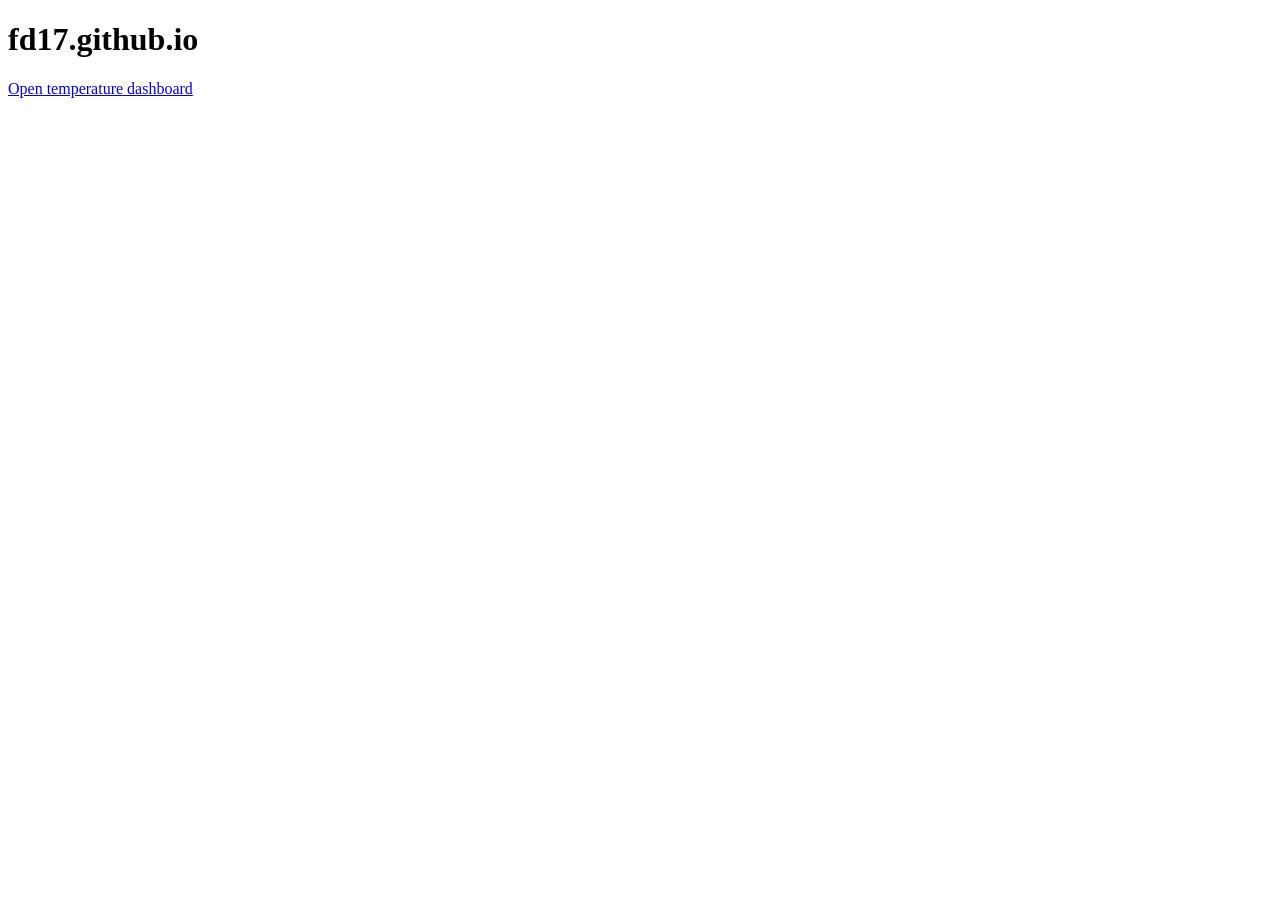
==== index.html @ dfa1cf50 "add temperature" ====
<!doctype html>
<html lang="en">
  <head>
    <meta charset="utf-8">
    <meta name="viewport" content="width=device-width, initial-scale=1">
    <title>fd17.github.io</title>
  </head>
  <body>
    <main>
      <h1>fd17.github.io</h1>
      <p><a href="temperatur.html">Open temperature dashboard</a></p>
    </main>
  </body>
</html>
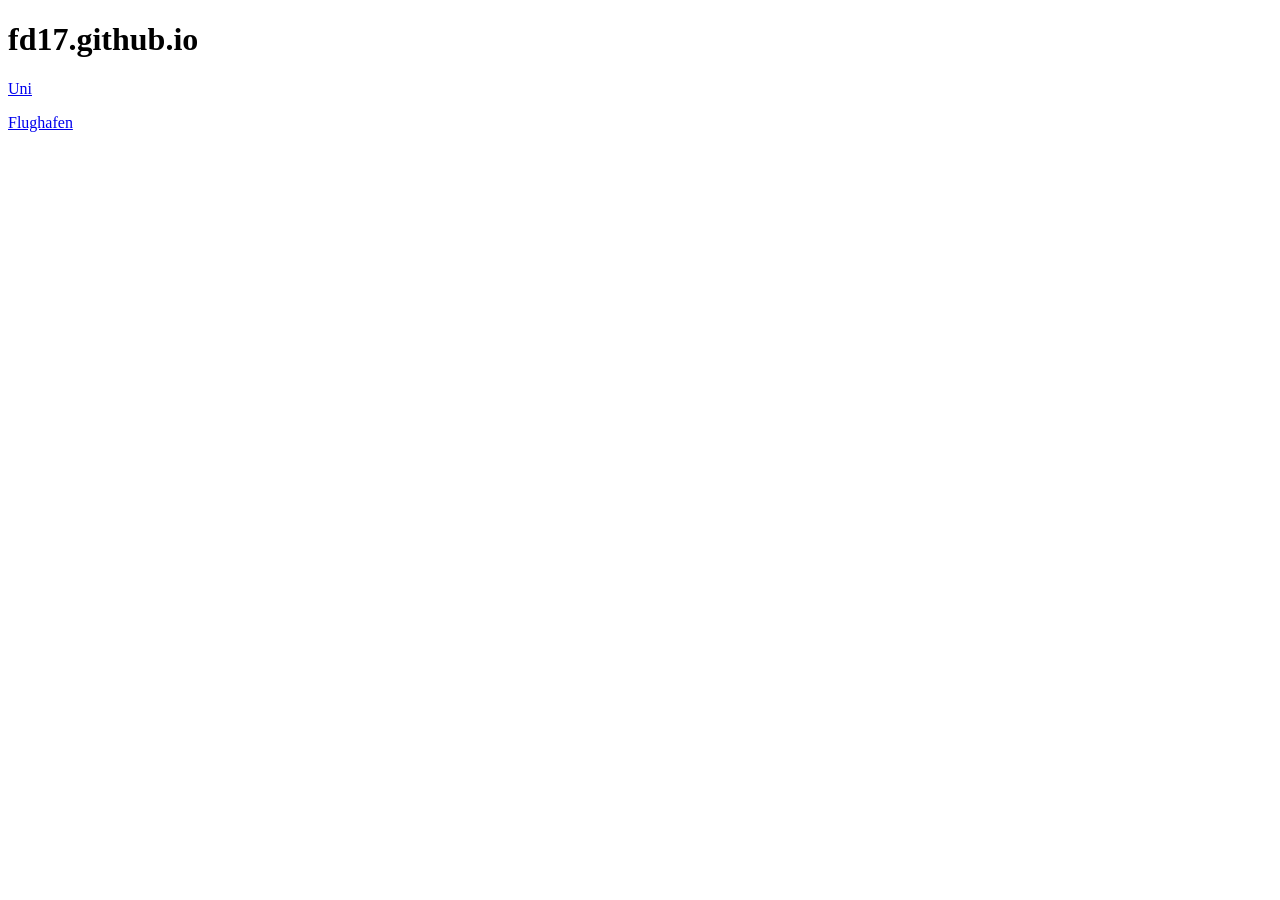
==== commit 25ef7fa7: "add colors" ====
--- a/index.html
+++ b/index.html
@@ -8,7 +8,8 @@
   <body>
     <main>
       <h1>fd17.github.io</h1>
-      <p><a href="temperatur.html">Open temperature dashboard</a></p>
+      <p><a href="temperatur.html?station_id=11320">Uni</a></p>
+      <p><a href="temperatur.html?station_id=11121">Flughafen</a></p>
     </main>
   </body>
 </html>
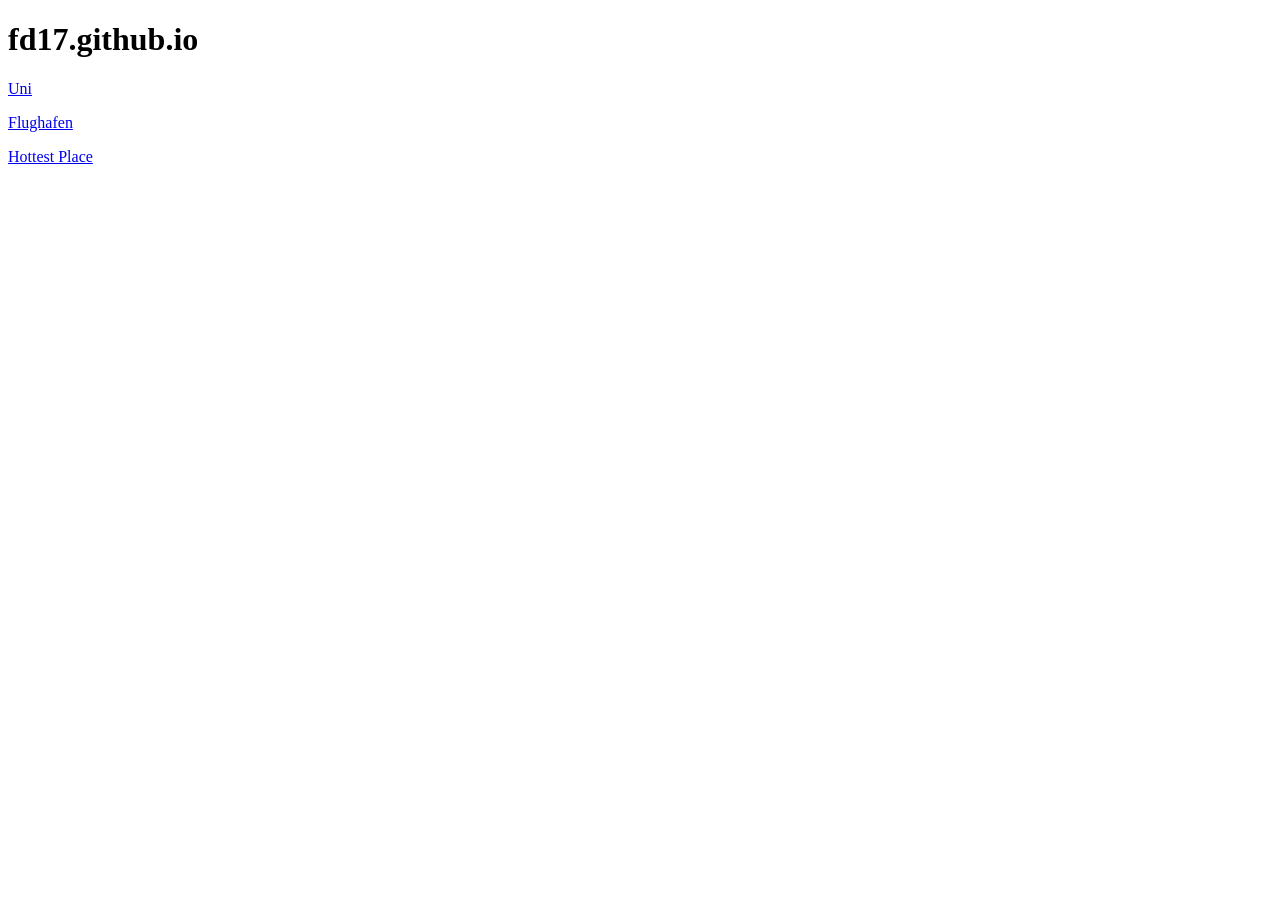
==== commit a895078d: "add hottest place map" ====
--- a/index.html
+++ b/index.html
@@ -3,13 +3,17 @@
   <head>
     <meta charset="utf-8">
     <meta name="viewport" content="width=device-width, initial-scale=1">
+    <meta http-equiv="Cache-Control" content="no-cache, no-store, must-revalidate">
+    <meta http-equiv="Pragma" content="no-cache">
+    <meta http-equiv="Expires" content="0">
     <title>fd17.github.io</title>
   </head>
   <body>
     <main>
       <h1>fd17.github.io</h1>
-      <p><a href="temperatur.html?station_id=11320">Uni</a></p>
-      <p><a href="temperatur.html?station_id=11121">Flughafen</a></p>
+      <p><a href="temperatur.html?station_id=11320&v=20260626">Uni</a></p>
+      <p><a href="temperatur.html?station_id=11121&v=20260626">Flughafen</a></p>
+      <p><a href="hottestplace.html?v=20260626">Hottest Place</a></p>
     </main>
   </body>
 </html>
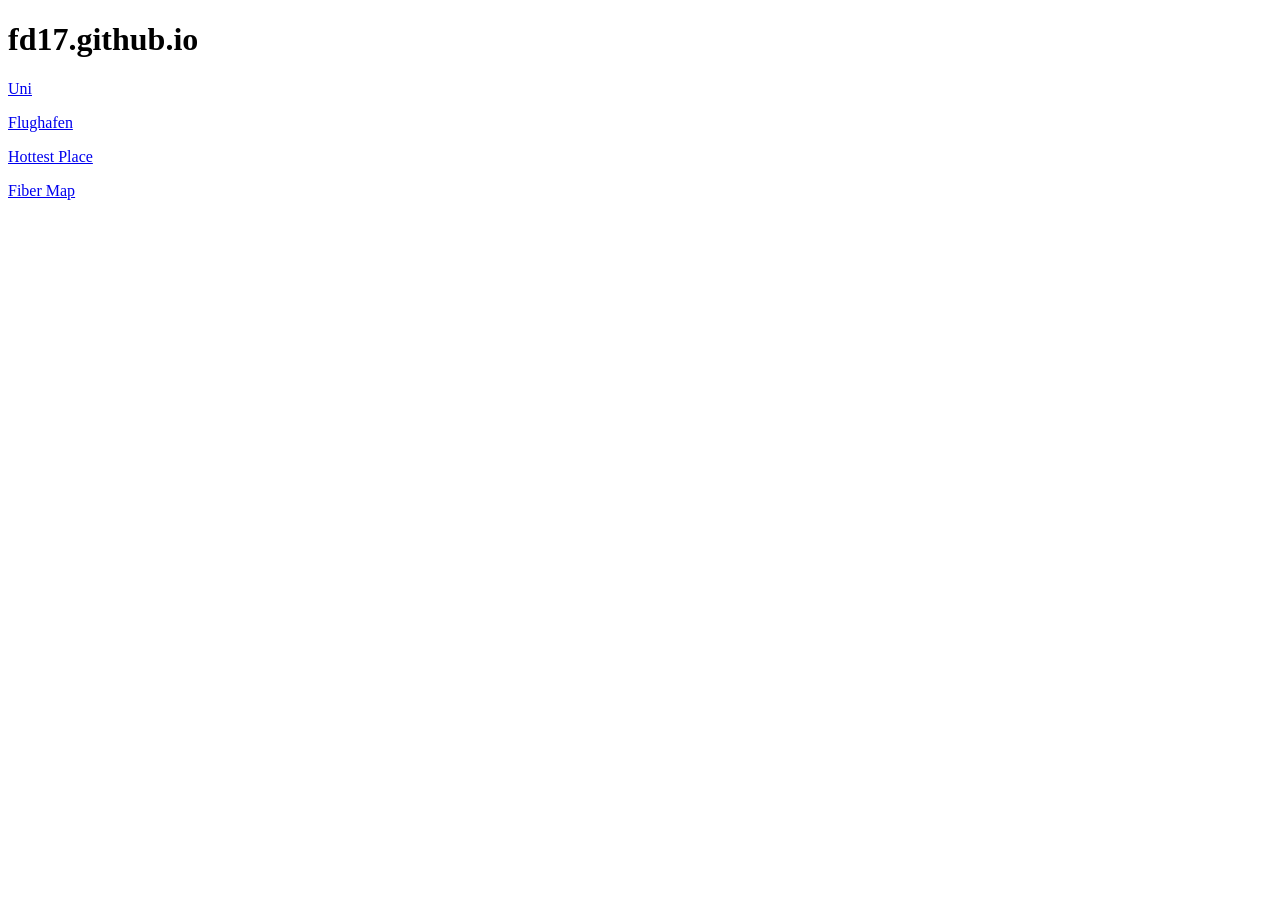
==== commit 8c3db546: "add fiber map" ====
--- a/index.html
+++ b/index.html
@@ -14,6 +14,7 @@
       <p><a href="temperatur.html?station_id=11320&v=20260626">Uni</a></p>
       <p><a href="temperatur.html?station_id=11121&v=20260626">Flughafen</a></p>
       <p><a href="hottestplace.html?v=20260626">Hottest Place</a></p>
+      <p><a href="fibermap.html?v=20260626">Fiber Map</a></p>
     </main>
   </body>
 </html>
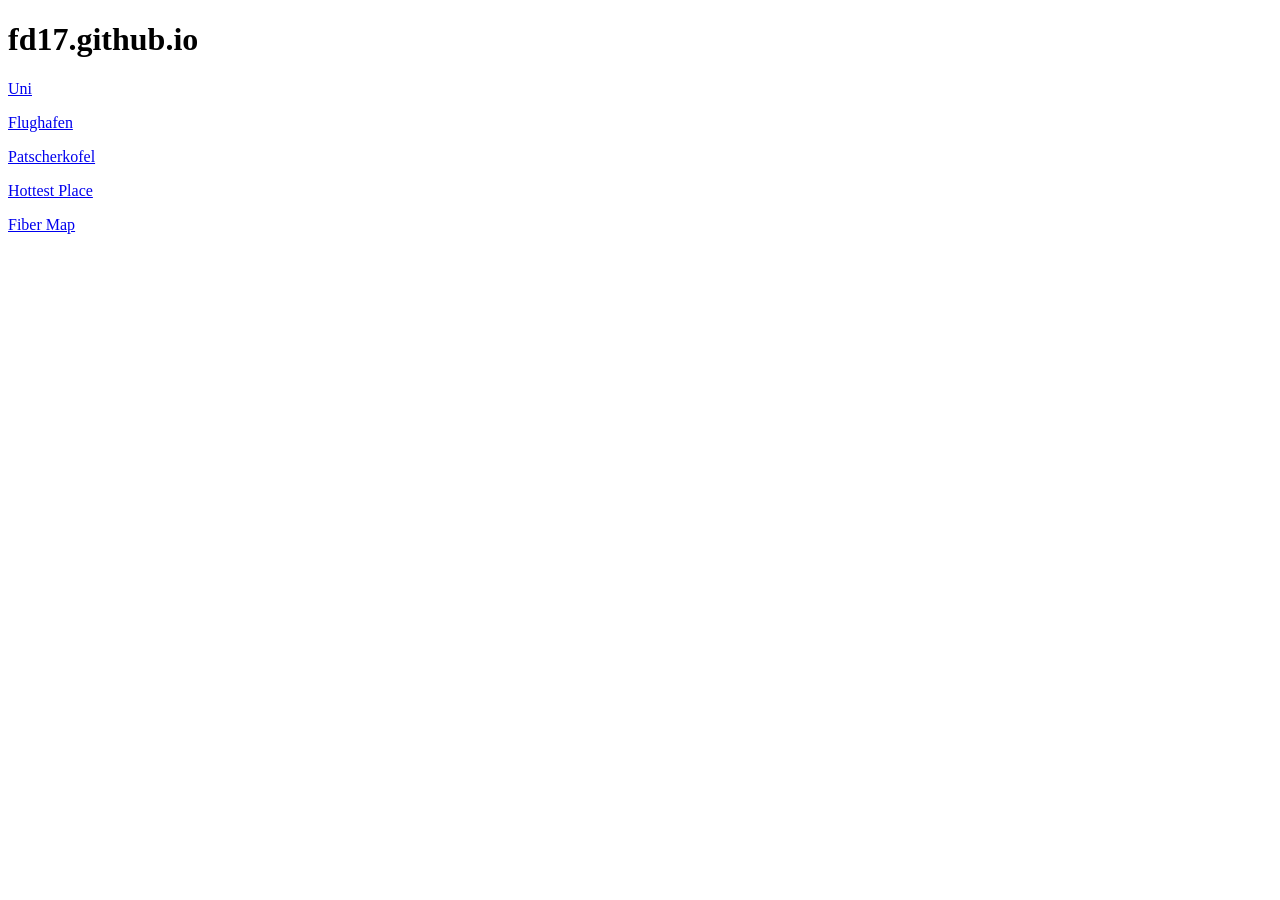
==== commit 85fe39a7: "add patscherkofel" ====
--- a/index.html
+++ b/index.html
@@ -11,8 +11,9 @@
   <body>
     <main>
       <h1>fd17.github.io</h1>
-      <p><a href="temperatur.html?station_id=11320&v=20260626">Uni</a></p>
-      <p><a href="temperatur.html?station_id=11121&v=20260626">Flughafen</a></p>
+      <p><a href="temperatur.html?station_id=11320&v=20260826">Uni</a></p>
+      <p><a href="temperatur.html?station_id=11121&v=20260826">Flughafen</a></p>
+      <p><a href="temperatur.html?station_id=11126&v=20260826">Patscherkofel</a></p>
       <p><a href="hottestplace.html?v=20260626">Hottest Place</a></p>
       <p><a href="fibermap.html?v=20260626">Fiber Map</a></p>
     </main>
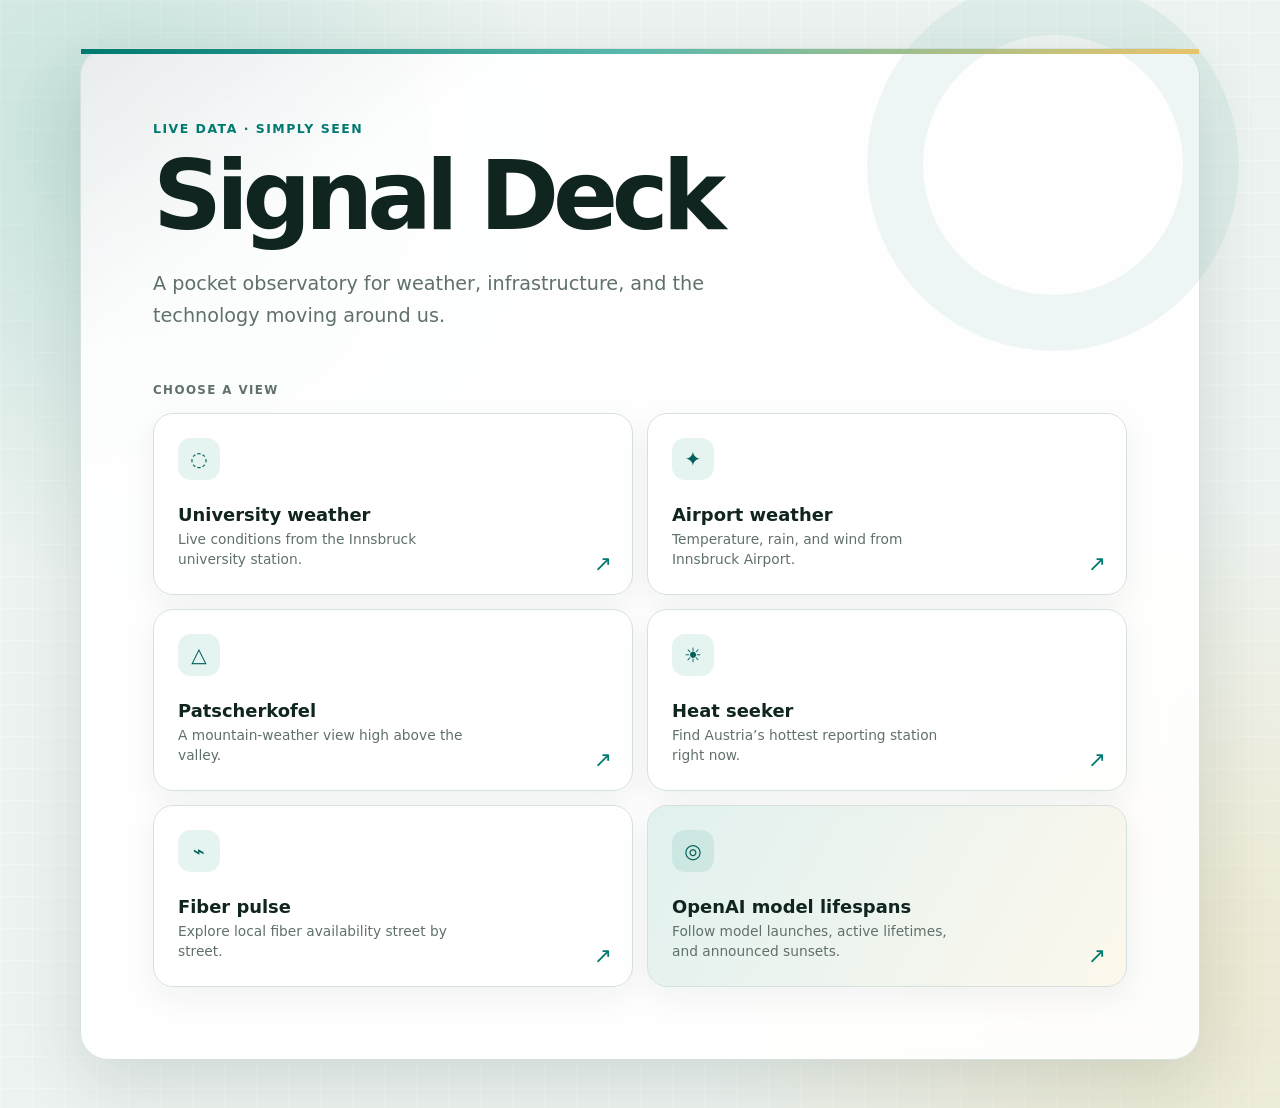
==== commit ce845c28: "fix api keys and update design" ====
--- a/index.html
+++ b/index.html
@@ -6,16 +6,78 @@
     <meta http-equiv="Cache-Control" content="no-cache, no-store, must-revalidate">
     <meta http-equiv="Pragma" content="no-cache">
     <meta http-equiv="Expires" content="0">
-    <title>fd17.github.io</title>
+    <title>Signal Deck — live data at a glance</title>
+    <meta name="description" content="A compact collection of live weather, infrastructure, and technology views.">
+    <link rel="stylesheet" href="styles.css?v=20260904">
   </head>
-  <body>
-    <main>
-      <h1>fd17.github.io</h1>
-      <p><a href="temperatur.html?station_id=11320&v=20260826">Uni</a></p>
-      <p><a href="temperatur.html?station_id=11121&v=20260826">Flughafen</a></p>
-      <p><a href="temperatur.html?station_id=11126&v=20260826">Patscherkofel</a></p>
-      <p><a href="hottestplace.html?v=20260626">Hottest Place</a></p>
-      <p><a href="fibermap.html?v=20260626">Fiber Map</a></p>
+  <body class="home-page">
+    <main class="home-shell">
+      <p class="home-kicker">Live data · simply seen</p>
+      <h1 class="home-title">Signal Deck</h1>
+      <p class="home-intro">
+        A pocket observatory for weather, infrastructure, and the technology
+        moving around us.
+      </p>
+
+      <p class="section-label">Choose a view</p>
+      <nav aria-label="Data views">
+        <ul class="link-grid">
+          <li>
+            <a class="link-card" href="temperatur.html?station_id=11320&v=20260904">
+              <span class="card-icon" aria-hidden="true">◌</span>
+              <span>
+                <span class="card-title">University weather</span>
+                <span class="card-copy">Live conditions from the Innsbruck university station.</span>
+              </span>
+            </a>
+          </li>
+          <li>
+            <a class="link-card" href="temperatur.html?station_id=11121&v=20260904">
+              <span class="card-icon" aria-hidden="true">✦</span>
+              <span>
+                <span class="card-title">Airport weather</span>
+                <span class="card-copy">Temperature, rain, and wind from Innsbruck Airport.</span>
+              </span>
+            </a>
+          </li>
+          <li>
+            <a class="link-card" href="temperatur.html?station_id=11126&v=20260904">
+              <span class="card-icon" aria-hidden="true">△</span>
+              <span>
+                <span class="card-title">Patscherkofel</span>
+                <span class="card-copy">A mountain-weather view high above the valley.</span>
+              </span>
+            </a>
+          </li>
+          <li>
+            <a class="link-card" href="hottestplace.html?v=20260904">
+              <span class="card-icon" aria-hidden="true">☀</span>
+              <span>
+                <span class="card-title">Heat seeker</span>
+                <span class="card-copy">Find Austria’s hottest reporting station right now.</span>
+              </span>
+            </a>
+          </li>
+          <li>
+            <a class="link-card" href="fibermap.html?v=20260904">
+              <span class="card-icon" aria-hidden="true">⌁</span>
+              <span>
+                <span class="card-title">Fiber pulse</span>
+                <span class="card-copy">Explore local fiber availability street by street.</span>
+              </span>
+            </a>
+          </li>
+          <li>
+            <a class="link-card featured" href="openai.html?v=20260904">
+              <span class="card-icon" aria-hidden="true">◎</span>
+              <span>
+                <span class="card-title">OpenAI model lifespans</span>
+                <span class="card-copy">Follow model launches, active lifetimes, and announced sunsets.</span>
+              </span>
+            </a>
+          </li>
+        </ul>
+      </nav>
     </main>
   </body>
 </html>
--- a/styles.css
+++ b/styles.css
@@ -0,0 +1,607 @@
+:root {
+  color-scheme: light;
+  --bg: #edf3f0;
+  --ink: #10251f;
+  --muted: #60706a;
+  --panel: rgba(255, 255, 255, 0.86);
+  --line: #d4e1dc;
+  --accent: #007a70;
+  --accent-strong: #005f58;
+  --danger: #ad343e;
+  --temp: #6b7280;
+  --temp-soft: rgba(107, 114, 128, 0.12);
+  --shadow: 0 24px 70px rgba(25, 58, 49, 0.14);
+}
+
+* {
+  box-sizing: border-box;
+}
+
+html,
+body {
+  overflow-x: hidden;
+}
+
+body {
+  min-height: 100vh;
+  margin: 0;
+  display: grid;
+  place-items: center;
+  padding: clamp(14px, 5vw, 40px);
+  background:
+    radial-gradient(circle at 8% 12%, rgba(42, 157, 143, 0.2), transparent 28rem),
+    radial-gradient(circle at 92% 88%, rgba(233, 196, 106, 0.24), transparent 30rem),
+    linear-gradient(rgba(255, 255, 255, 0.25) 1px, transparent 1px),
+    linear-gradient(90deg, rgba(255, 255, 255, 0.25) 1px, transparent 1px),
+    var(--bg);
+  background-size: auto, auto, 32px 32px, 32px 32px, auto;
+  color: var(--ink);
+  font-family:
+    Inter, ui-sans-serif, system-ui, -apple-system, BlinkMacSystemFont,
+    "Segoe UI", sans-serif;
+}
+
+main {
+  position: relative;
+  width: min(100%, 720px);
+  min-width: 0;
+  overflow: hidden;
+  padding: clamp(24px, 5vw, 42px);
+  border: 1px solid var(--line);
+  border-radius: 28px;
+  background:
+    linear-gradient(145deg, var(--temp-soft), transparent 250px),
+    rgba(255, 255, 255, 0.9);
+  box-shadow: var(--shadow);
+  backdrop-filter: blur(18px);
+}
+
+main::before {
+  position: absolute;
+  inset: 0 0 auto;
+  height: 5px;
+  background: linear-gradient(90deg, var(--accent), #5ab9ad, #e9c46a);
+  content: "";
+}
+
+.site-link {
+  display: inline-flex;
+  align-items: center;
+  gap: 8px;
+  margin-bottom: 30px;
+  color: var(--muted);
+  font-size: 0.78rem;
+  font-weight: 800;
+  letter-spacing: 0.09em;
+  text-decoration: none;
+  text-transform: uppercase;
+  transition: color 160ms ease, transform 160ms ease;
+}
+
+.site-link::before {
+  content: "←";
+  color: var(--accent);
+  font-size: 1rem;
+}
+
+.site-link:hover {
+  color: var(--accent-strong);
+  transform: translateX(-2px);
+}
+
+main.temp-cold {
+  --temp: #2563eb;
+  --temp-soft: rgba(37, 99, 235, 0.15);
+  --accent: #2563eb;
+  --accent-strong: #1d4ed8;
+}
+
+main.temp-warm {
+  --temp: #dc2626;
+  --temp-soft: rgba(220, 38, 38, 0.14);
+  --accent: #dc2626;
+  --accent-strong: #b91c1c;
+}
+
+main.hottest-place {
+  width: min(100%, 820px);
+}
+
+main.hottest-place #map {
+  height: min(52vh, 440px);
+  min-height: 300px;
+}
+
+main.hottest-place .reading {
+  margin-top: 24px;
+}
+
+main.hottest-place #value,
+main.hottest-place #unit,
+.hot-popup-temp {
+  color: #dc2626;
+}
+
+.mode-toggle {
+  display: inline-grid;
+  grid-template-columns: repeat(2, minmax(88px, 1fr));
+  gap: 4px;
+  margin: 22px 0 0;
+  padding: 4px;
+  border: 1px solid var(--line);
+  border-radius: 14px;
+  background: var(--panel);
+}
+
+.mode-toggle label {
+  cursor: pointer;
+}
+
+.mode-toggle input {
+  position: absolute;
+  opacity: 0;
+  pointer-events: none;
+}
+
+.mode-toggle span {
+  display: grid;
+  min-height: 36px;
+  place-items: center;
+  border-radius: 10px;
+  color: var(--muted);
+  font-weight: 700;
+  padding: 0 14px;
+}
+
+.mode-toggle input:checked + span {
+  background: var(--accent);
+  color: #ffffff;
+}
+
+.mode-toggle input:focus-visible + span {
+  outline: 2px solid var(--accent-strong);
+  outline-offset: 2px;
+}
+
+.mode-toggle input:disabled + span {
+  cursor: wait;
+  opacity: 0.72;
+}
+
+.hot-marker {
+  position: relative;
+}
+
+.hot-marker::before {
+  position: absolute;
+  left: 50%;
+  top: 50%;
+  width: 22px;
+  height: 22px;
+  border: 3px solid #ffffff;
+  border-radius: 50% 50% 50% 0;
+  background: #dc2626;
+  box-shadow: 0 8px 18px rgba(127, 29, 29, 0.35);
+  content: "";
+  transform: translate(-50%, -50%) rotate(-45deg);
+}
+
+.hot-marker::after {
+  position: absolute;
+  left: 50%;
+  top: 50%;
+  width: 8px;
+  height: 8px;
+  border-radius: 50%;
+  background: #ffffff;
+  content: "";
+  transform: translate(-50%, -50%);
+}
+
+.eyebrow {
+  margin: 0 0 10px;
+  color: var(--accent);
+  font-size: 0.78rem;
+  font-weight: 700;
+  letter-spacing: 0.08em;
+  text-transform: uppercase;
+}
+
+h1 {
+  margin: 0;
+  font-size: clamp(1.9rem, 5vw, 2.75rem);
+  font-weight: 830;
+  letter-spacing: -0.045em;
+  line-height: 1.02;
+}
+
+.reading {
+  display: flex;
+  align-items: baseline;
+  gap: 10px;
+  margin: 38px 0 14px;
+}
+
+#value {
+  color: var(--temp);
+  font-size: clamp(4rem, 20vw, 6.8rem);
+  font-weight: 800;
+  line-height: 0.9;
+  letter-spacing: -0.06em;
+  text-shadow: 0 14px 38px var(--temp-soft);
+}
+
+#unit {
+  color: var(--temp);
+  font-size: clamp(1.5rem, 8vw, 2.6rem);
+  font-weight: 700;
+}
+
+dl {
+  display: grid;
+  grid-template-columns: max-content 1fr;
+  gap: 10px 16px;
+  margin: 24px 0 0;
+  padding-top: 22px;
+  border-top: 1px solid var(--line);
+}
+
+dt {
+  color: var(--muted);
+  font-weight: 600;
+}
+
+dd {
+  margin: 0;
+  text-align: right;
+  overflow-wrap: anywhere;
+}
+
+#map {
+  width: 100%;
+  max-width: 100%;
+  height: 240px;
+  margin-top: 24px;
+  border: 1px solid var(--line);
+  border-radius: 18px;
+  overflow: hidden;
+  box-shadow: 0 12px 30px rgba(23, 33, 29, 0.1);
+}
+
+#map .leaflet-control-attribution {
+  max-width: 100%;
+  white-space: normal;
+}
+
+.chart-section {
+  margin-top: 28px;
+  min-width: 0;
+}
+
+.conditions {
+  display: grid;
+  grid-template-columns: repeat(2, minmax(0, 1fr));
+  gap: 12px;
+  margin: 18px 0 0;
+  padding: 0;
+  list-style: none;
+}
+
+.conditions li {
+  min-width: 0;
+  padding: 14px 16px;
+  border: 1px solid var(--line);
+  border-radius: 16px;
+  background: var(--panel);
+  box-shadow: 0 8px 24px rgba(23, 33, 29, 0.05);
+  transition: border-color 160ms ease, transform 160ms ease;
+}
+
+.conditions li:hover {
+  border-color: color-mix(in srgb, var(--accent) 35%, var(--line));
+  transform: translateY(-2px);
+}
+
+.conditions-label {
+  display: block;
+  color: var(--muted);
+  font-size: 0.72rem;
+  font-weight: 700;
+  letter-spacing: 0.08em;
+  text-transform: uppercase;
+}
+
+.conditions-value {
+  display: block;
+  margin-top: 6px;
+  font-size: 1.15rem;
+  font-weight: 700;
+  line-height: 1.25;
+  overflow-wrap: anywhere;
+}
+
+.conditions-meta {
+  display: block;
+  margin-top: 4px;
+  color: var(--muted);
+  font-size: 0.86rem;
+}
+
+.chart-header {
+  display: flex;
+  align-items: center;
+  justify-content: space-between;
+  gap: 16px;
+  margin-bottom: 12px;
+}
+
+.chart-controls {
+  display: flex;
+  align-items: center;
+  flex-wrap: wrap;
+  justify-content: flex-end;
+  gap: 12px;
+}
+
+.chart-header h2 {
+  margin: 0;
+  font-size: 1.05rem;
+  line-height: 1.2;
+}
+
+.chart-header label {
+  display: flex;
+  align-items: center;
+  gap: 8px;
+  color: var(--muted);
+  font-size: 0.95rem;
+  font-weight: 600;
+}
+
+.chart-header select {
+  min-height: 36px;
+  border: 1px solid var(--line);
+  border-radius: 10px;
+  background: var(--panel);
+  color: var(--ink);
+  font: inherit;
+  padding: 0 34px 0 10px;
+}
+
+.chart-wrap {
+  height: 320px;
+  min-width: 0;
+  padding: 14px;
+  border: 1px solid var(--line);
+  border-radius: 16px;
+  background: var(--panel);
+  box-shadow: inset 0 1px 0 rgba(255, 255, 255, 0.8);
+}
+
+.chart-wrap canvas {
+  display: block;
+  max-width: 100%;
+}
+
+button {
+  width: 100%;
+  min-height: 44px;
+  margin-top: 26px;
+  border: 0;
+  border-radius: 14px;
+  background: linear-gradient(135deg, var(--accent), var(--accent-strong));
+  color: white;
+  font: inherit;
+  font-weight: 700;
+  cursor: pointer;
+  box-shadow: 0 10px 24px color-mix(in srgb, var(--accent) 24%, transparent);
+  transition: box-shadow 160ms ease, transform 160ms ease;
+}
+
+button:hover {
+  box-shadow: 0 14px 30px color-mix(in srgb, var(--accent) 32%, transparent);
+  transform: translateY(-2px);
+}
+
+button:disabled {
+  cursor: wait;
+  opacity: 0.72;
+}
+
+#status {
+  min-height: 1.4em;
+  margin: 18px 0 0;
+  color: var(--muted);
+  font-size: 0.95rem;
+  overflow-wrap: anywhere;
+}
+
+#status.error {
+  color: var(--danger);
+}
+
+body.home-page {
+  display: block;
+  padding: 0;
+}
+
+.home-shell {
+  width: min(100% - 28px, 1120px);
+  margin: clamp(14px, 4vw, 48px) auto;
+  overflow: visible;
+  padding: clamp(28px, 6vw, 72px);
+}
+
+.home-shell::after {
+  position: absolute;
+  z-index: -1;
+  top: -70px;
+  right: -40px;
+  width: 260px;
+  height: 260px;
+  border: 56px solid rgba(42, 157, 143, 0.08);
+  border-radius: 50%;
+  content: "";
+}
+
+.home-kicker {
+  margin: 0 0 12px;
+  color: var(--accent);
+  font-size: 0.78rem;
+  font-weight: 800;
+  letter-spacing: 0.12em;
+  text-transform: uppercase;
+}
+
+.home-title {
+  max-width: 720px;
+  font-size: clamp(2.8rem, 8vw, 6rem);
+  letter-spacing: -0.065em;
+}
+
+.home-intro {
+  max-width: 650px;
+  margin: 22px 0 0;
+  color: var(--muted);
+  font-size: clamp(1rem, 2vw, 1.2rem);
+  line-height: 1.65;
+}
+
+.section-label {
+  margin: 52px 0 16px;
+  color: var(--muted);
+  font-size: 0.74rem;
+  font-weight: 800;
+  letter-spacing: 0.12em;
+  text-transform: uppercase;
+}
+
+.link-grid {
+  display: grid;
+  grid-template-columns: repeat(2, minmax(0, 1fr));
+  gap: 14px;
+  margin: 0;
+  padding: 0;
+  list-style: none;
+}
+
+.link-card {
+  position: relative;
+  display: flex;
+  min-height: 152px;
+  flex-direction: column;
+  justify-content: space-between;
+  overflow: hidden;
+  padding: 24px;
+  border: 1px solid var(--line);
+  border-radius: 20px;
+  background: rgba(255, 255, 255, 0.72);
+  color: var(--ink);
+  text-decoration: none;
+  box-shadow: 0 10px 32px rgba(23, 33, 29, 0.06);
+  transition: border-color 180ms ease, box-shadow 180ms ease, transform 180ms ease;
+}
+
+.link-card::after {
+  position: absolute;
+  right: 20px;
+  bottom: 18px;
+  color: var(--accent);
+  content: "↗";
+  font-size: 1.35rem;
+  transition: transform 180ms ease;
+}
+
+.link-card:hover {
+  border-color: color-mix(in srgb, var(--accent) 42%, var(--line));
+  box-shadow: 0 18px 38px rgba(23, 70, 63, 0.12);
+  transform: translateY(-4px);
+}
+
+.link-card:hover::after {
+  transform: translate(3px, -3px);
+}
+
+.card-icon {
+  display: grid;
+  width: 42px;
+  height: 42px;
+  place-items: center;
+  border-radius: 13px;
+  background: rgba(42, 157, 143, 0.12);
+  color: var(--accent-strong);
+  font-size: 1.25rem;
+}
+
+.card-title {
+  display: block;
+  margin-top: 24px;
+  font-size: 1.12rem;
+  font-weight: 800;
+}
+
+.card-copy {
+  display: block;
+  max-width: 34ch;
+  margin-top: 5px;
+  color: var(--muted);
+  font-size: 0.86rem;
+  line-height: 1.45;
+}
+
+.link-card.featured {
+  grid-column: span 2;
+  min-height: 170px;
+  background:
+    linear-gradient(120deg, rgba(42, 157, 143, 0.14), rgba(233, 196, 106, 0.12)),
+    rgba(255, 255, 255, 0.78);
+}
+
+@media (max-width: 420px) {
+  main {
+    padding: 20px;
+  }
+
+  dl {
+    grid-template-columns: 1fr;
+    gap: 4px;
+  }
+
+  dd {
+    text-align: left;
+  }
+
+  #map {
+    height: 220px;
+  }
+
+  .conditions {
+    grid-template-columns: 1fr;
+  }
+
+  .chart-header {
+    align-items: flex-start;
+    flex-direction: column;
+  }
+
+  .chart-controls {
+    justify-content: flex-start;
+  }
+
+  .chart-wrap {
+    height: 260px;
+    padding: 10px;
+  }
+
+  .home-shell {
+    padding: 30px 20px;
+  }
+
+  .link-grid {
+    grid-template-columns: 1fr;
+  }
+
+  .link-card.featured {
+    grid-column: auto;
+  }
+}
